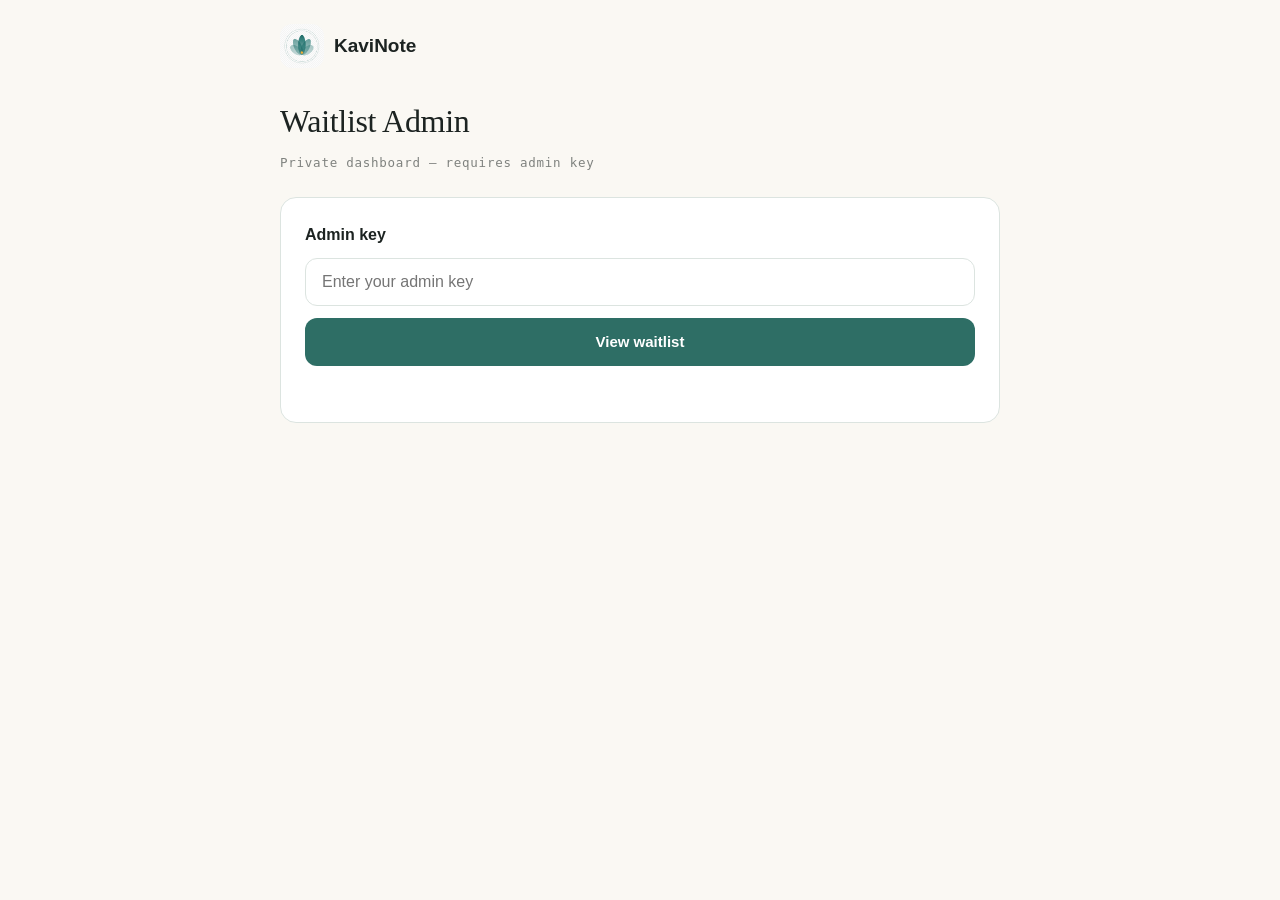
==== admin.html @ 4486fa76 "Waitlist backend + private admin dashboard - api/waitlist.js: serverless function; POST stores signu" ====
<!DOCTYPE html>
<html lang="en">
<head>
<meta charset="utf-8">
<meta name="viewport" content="width=device-width, initial-scale=1">
<meta name="robots" content="noindex, nofollow">
<link rel="icon" href="logo.png">
<title>Waitlist Admin — KaviNote</title>
<style>
:root {
  --paper: #FAF8F3; --ink: #1C2321; --river: #2E6E65; --mist: #DCE4E0;
  --serif: Georgia, 'Times New Roman', serif;
  --sans: -apple-system, BlinkMacSystemFont, 'Segoe UI', Roboto, sans-serif;
  --mono: ui-monospace, SFMono-Regular, Menlo, Consolas, monospace;
}
* { margin: 0; box-sizing: border-box; }
body { background: var(--paper); color: var(--ink); font-family: var(--sans); line-height: 1.6; padding: 24px 16px 64px; }
.wrap { max-width: 720px; margin: 0 auto; }
.mark { display: flex; align-items: center; gap: 10px; font-weight: 700; font-size: 19px; color: var(--ink); text-decoration: none; }
.mark img { width: 44px; height: 44px; border-radius: 12px; }
h1 { font-family: var(--serif); font-weight: 500; font-size: 32px; margin: 28px 0 6px; letter-spacing: -0.01em; }
.meta { font-family: var(--mono); font-size: 12.5px; opacity: .55; letter-spacing: .06em; }
.card { background: #fff; border: 1px solid var(--mist); border-radius: 16px; padding: 24px; margin-top: 24px; }
input { width: 100%; padding: 14px 16px; font-size: 16px; border: 1.5px solid var(--mist); border-radius: 12px; font-family: var(--sans); }
input:focus { outline: none; border-color: var(--river); box-shadow: 0 0 0 3px rgba(46,110,101,.1); }
.btn { display: inline-flex; align-items: center; justify-content: center; min-height: 48px; background: var(--river); color: #fff; padding: 12px 22px; border-radius: 12px; font-weight: 600; font-size: 15px; border: none; cursor: pointer; font-family: var(--sans); }
.btn.ghost { background: transparent; color: var(--river); border: 1.5px solid var(--river); }
.btn.block { width: 100%; margin-top: 12px; }
.err { color: #B4423A; font-size: 14px; margin-top: 12px; min-height: 20px; }
.stat { font-family: var(--serif); font-size: 56px; font-weight: 600; color: var(--river); line-height: 1; }
.stat-label { font-size: 15px; opacity: .7; margin-top: 6px; }
.toolbar { display: flex; gap: 10px; flex-wrap: wrap; margin-top: 20px; }
table { width: 100%; border-collapse: collapse; margin-top: 20px; font-size: 14.5px; }
th { text-align: left; font-family: var(--mono); font-size: 11px; letter-spacing: .1em; text-transform: uppercase; opacity: .5; padding: 8px 10px; border-bottom: 1.5px solid var(--mist); }
td { padding: 10px; border-bottom: 1px solid var(--mist); word-break: break-all; }
td.num { font-family: var(--mono); font-size: 12.5px; opacity: .5; width: 40px; }
td.date { font-family: var(--mono); font-size: 12.5px; opacity: .65; white-space: nowrap; }
.empty { text-align: center; opacity: .6; padding: 32px 0; }
</style>
</head>
<body>
<div class="wrap">
  <a class="mark" href="index.html">
    <img src="logo.png" alt="KaviNote">
    KaviNote
  </a>
  <h1>Waitlist Admin</h1>
  <p class="meta">Private dashboard — requires admin key</p>

  <!-- Sign in -->
  <div class="card" id="login">
    <label for="adminKey" style="display:block; font-weight:600; margin-bottom:10px;">Admin key</label>
    <input type="password" id="adminKey" placeholder="Enter your admin key" autocomplete="current-password">
    <button class="btn block" onclick="signIn()">View waitlist</button>
    <p class="err" id="loginErr"></p>
  </div>

  <!-- Dashboard -->
  <div id="panel" style="display:none;">
    <div class="card" style="text-align:center;">
      <div class="stat" id="count">–</div>
      <div class="stat-label">people on the waitlist</div>
    </div>
    <div class="toolbar">
      <button class="btn ghost" onclick="refresh()">↻ Refresh</button>
      <button class="btn ghost" onclick="exportCsv()">⬇ Export CSV</button>
      <button class="btn ghost" onclick="signOut()" style="margin-left:auto;">Sign out</button>
    </div>
    <div class="card" style="padding: 8px 16px 16px;">
      <table>
        <thead><tr><th>#</th><th>Email</th><th>Joined</th></tr></thead>
        <tbody id="rows"></tbody>
      </table>
      <div class="empty" id="empty" style="display:none;">No signups yet. Share the site! 🌱</div>
    </div>
  </div>
</div>

<script>
var KEY_STORE = 'kavinote_admin_key';
var lastEntries = [];

function fmtDate(ms) {
  if (!ms) return '—';
  var d = new Date(ms);
  return d.toLocaleDateString(undefined, { year: 'numeric', month: 'short', day: 'numeric' }) +
         ' ' + d.toLocaleTimeString(undefined, { hour: '2-digit', minute: '2-digit' });
}

function render(data) {
  lastEntries = data.entries || [];
  document.getElementById('count').textContent = data.count;
  var rows = document.getElementById('rows');
  rows.innerHTML = '';
  lastEntries.forEach(function(e, i) {
    var tr = document.createElement('tr');
    var n = document.createElement('td'); n.className = 'num'; n.textContent = i + 1;
    var em = document.createElement('td'); em.textContent = e.email;
    var dt = document.createElement('td'); dt.className = 'date'; dt.textContent = fmtDate(e.joined);
    tr.appendChild(n); tr.appendChild(em); tr.appendChild(dt);
    rows.appendChild(tr);
  });
  document.getElementById('empty').style.display = lastEntries.length ? 'none' : 'block';
  document.getElementById('login').style.display = 'none';
  document.getElementById('panel').style.display = 'block';
}

function load(key, onFail) {
  fetch('/api/waitlist', { headers: { 'X-Admin-Key': key } })
    .then(function(r) { return r.json().then(function(d) { return { status: r.status, data: d }; }); })
    .then(function(res) {
      if (res.status === 200 && res.data.success) {
        sessionStorage.setItem(KEY_STORE, key);
        render(res.data);
      } else if (res.status === 401) {
        onFail('Wrong admin key.');
      } else if (res.status === 503) {
        onFail('Storage is not configured on the server yet.');
      } else {
        onFail('Something went wrong (' + res.status + ').');
      }
    })
    .catch(function() { onFail('Network error — try again.'); });
}

function signIn() {
  var key = document.getElementById('adminKey').value.trim();
  var errEl = document.getElementById('loginErr');
  errEl.textContent = '';
  if (!key) { errEl.textContent = 'Enter your admin key.'; return; }
  load(key, function(msg) { errEl.textContent = msg; });
}

function refresh() {
  var key = sessionStorage.getItem(KEY_STORE);
  if (!key) return signOut();
  load(key, function(msg) { alert(msg); });
}

function signOut() {
  sessionStorage.removeItem(KEY_STORE);
  document.getElementById('panel').style.display = 'none';
  document.getElementById('login').style.display = 'block';
  document.getElementById('adminKey').value = '';
}

function exportCsv() {
  var lines = ['email,joined'];
  lastEntries.forEach(function(e) {
    lines.push('"' + e.email.replace(/"/g, '""') + '","' + (e.joined ? new Date(e.joined).toISOString() : '') + '"');
  });
  var blob = new Blob([lines.join('\n')], { type: 'text/csv' });
  var a = document.createElement('a');
  a.href = URL.createObjectURL(blob);
  a.download = 'kavinote-waitlist.csv';
  a.click();
  URL.revokeObjectURL(a.href);
}

document.getElementById('adminKey').addEventListener('keydown', function(e) {
  if (e.key === 'Enter') signIn();
});

window.addEventListener('DOMContentLoaded', function() {
  var key = sessionStorage.getItem(KEY_STORE);
  if (key) load(key, function() { signOut(); });
});
</script>
</body>
</html>
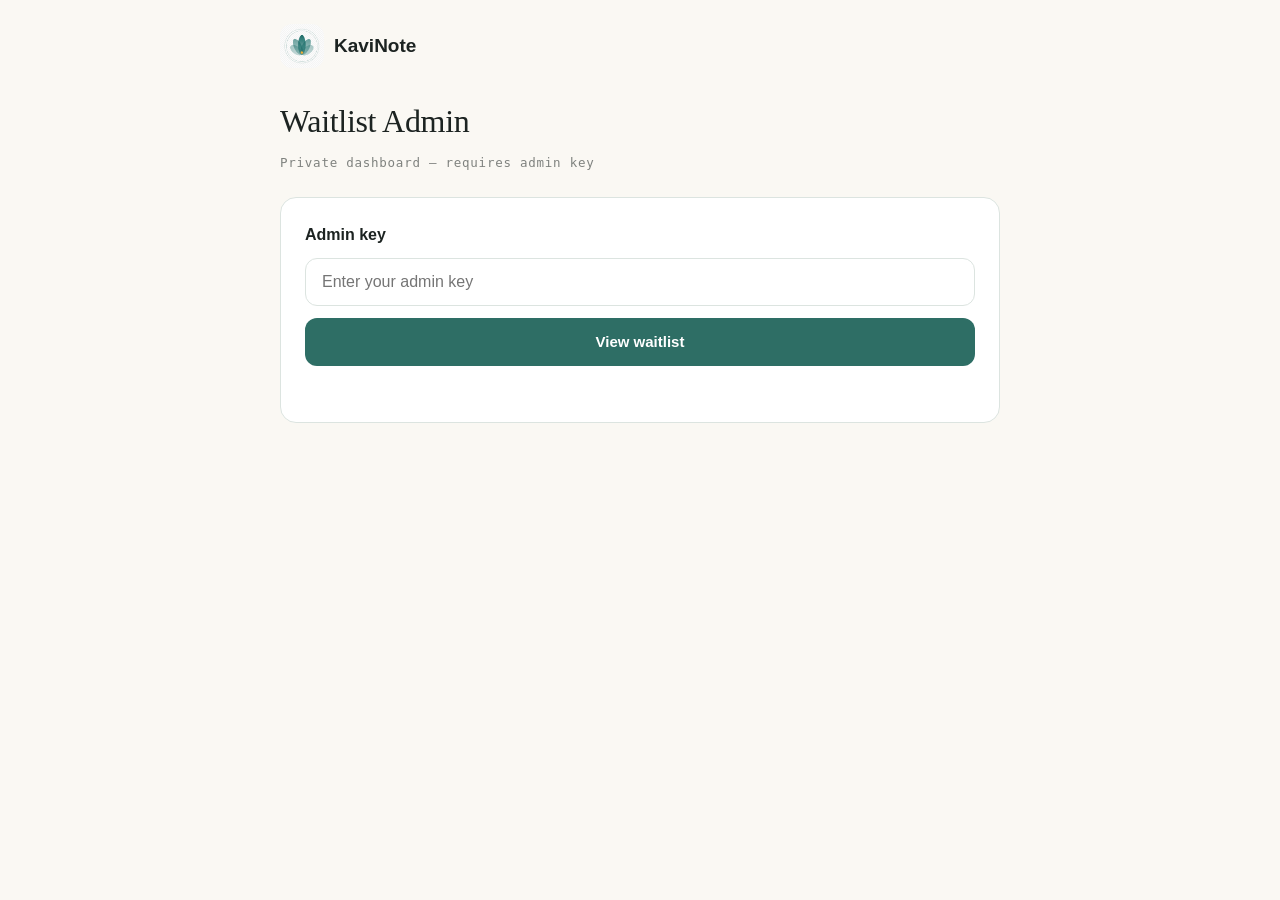
==== commit 646be6bf: "Store waitlist signups in owner's private Google Sheet No database needed: the API appends signups t" ====
--- a/admin.html
+++ b/admin.html
@@ -115,7 +115,7 @@
       } else if (res.status === 401) {
         onFail('Wrong admin key.');
       } else if (res.status === 503) {
-        onFail('Storage is not configured on the server yet.');
+        onFail(res.data.error || 'Storage is not configured on the server yet.');
       } else {
         onFail('Something went wrong (' + res.status + ').');
       }
